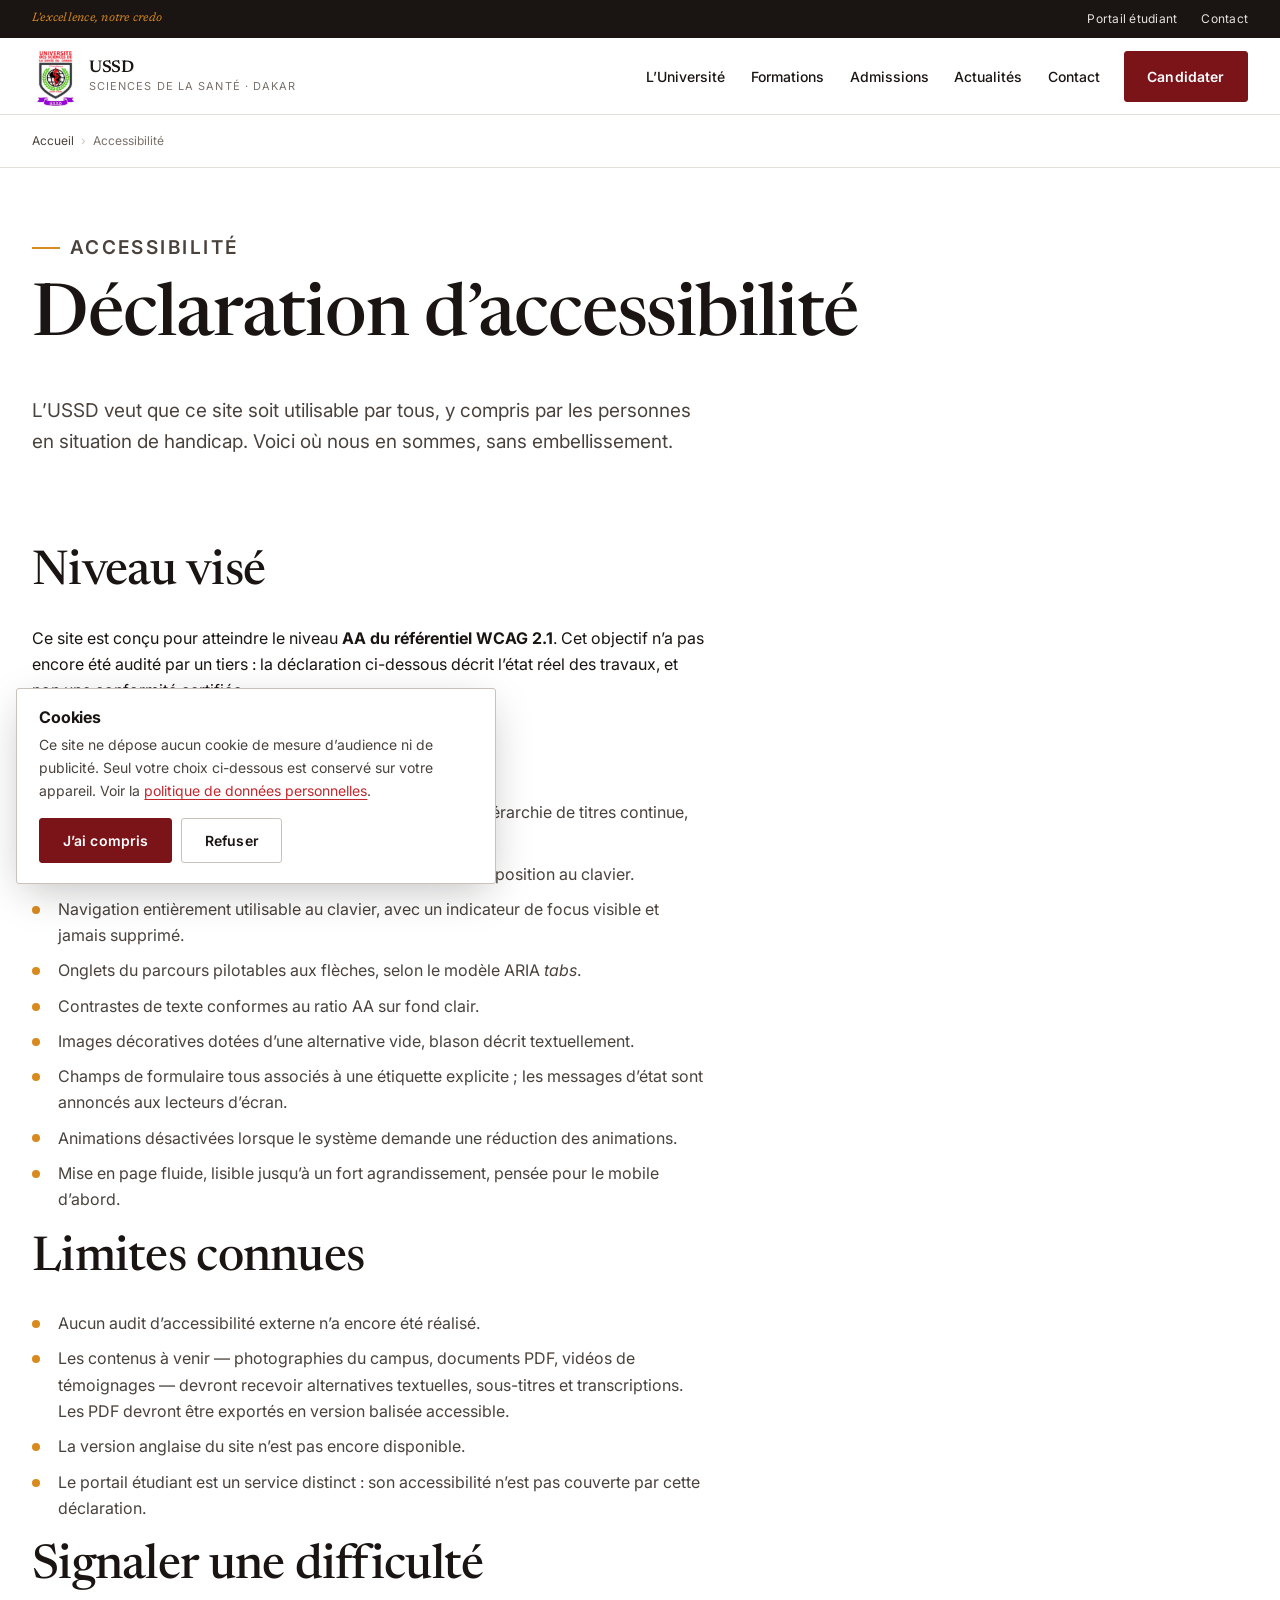
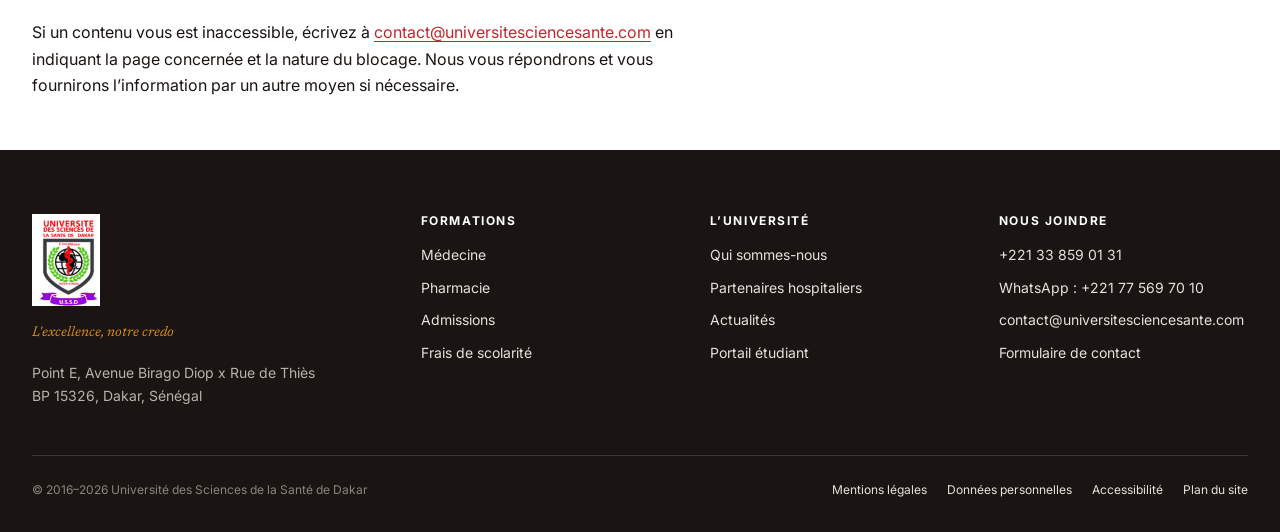
==== accessibilite.html @ 360b91de "Site USSD — aperçu pour validation interne Site institutionnel statique de l'Université des Sciences" ====
<!DOCTYPE html>
<html lang="fr">
<head>
<meta charset="utf-8">
<meta name="viewport" content="width=device-width, initial-scale=1">
<title>D&eacute;claration d&rsquo;accessibilit&eacute; &mdash; USSD</title>
<meta name="description" content="Niveau d'accessibilite du site de l'USSD au regard du referentiel WCAG 2.1 niveau AA, points conformes, limites connues et moyen de signaler une difficulte.">
<meta name="robots" content="noindex, nofollow">  <!-- APERCU : retirer cette ligne pour la mise en ligne publique -->
<link rel="canonical" href="https://www.universitesciencesante.com/accessibilite.html">
<meta name="theme-color" content="#7B1418">
<link rel="icon" href="assets/img/logo-ussd.png">
<link rel="preconnect" href="https://fonts.googleapis.com">
<link rel="preconnect" href="https://fonts.gstatic.com" crossorigin>
<link rel="stylesheet" href="https://fonts.googleapis.com/css2?family=Inter:wght@400;500;600;700&family=Newsreader:ital,opsz,wght@0,6..72,400;0,6..72,500;0,6..72,600;1,6..72,400&display=swap">
<link rel="stylesheet" href="assets/css/ussd.css">
<script defer src="assets/js/ussd.js"></script>
</head>
<body>
<a class="skip-link" href="#contenu">Aller au contenu principal</a>
<div class="topbar"><div class="wrap">
  <span class="topbar__motto">L'excellence, notre credo</span>
  <a href="portail.html">Portail &eacute;tudiant</a><a href="contact.html">Contact</a>
</div></div>
<header class="masthead"><div class="wrap">
  <a class="brand" href="index.html">
    <img src="assets/img/logo-ussd.png" alt="" width="44" height="59">
    <span><span class="brand__name">USSD</span><span class="brand__sub">Sciences de la sant&eacute; &middot; Dakar</span></span>
  </a>
  <button class="nav-toggle" type="button" aria-expanded="false" aria-controls="nav-principal"><span class="nav-toggle__text">Menu</span></button>
  <nav class="nav" id="nav-principal" aria-label="Navigation principale"><ul>
    <li><a href="l-universite.html">L&rsquo;Universit&eacute;</a></li>
    <li><a href="formations.html">Formations</a></li>
    <li><a href="admissions.html">Admissions</a></li>
    <li><a href="actualites.html">Actualit&eacute;s</a></li>
    <li><a href="contact.html">Contact</a></li>
  </ul></nav>
  <a class="btn btn--primary" href="admissions.html#candidater">Candidater</a>
</div></header>
<nav class="crumbs" aria-label="Fil d&rsquo;Ariane"><div class="wrap"><ol>
  <li><a href="index.html">Accueil</a></li><li>Accessibilit&eacute;</li>
</ol></div></nav>
<main id="contenu">
  <section class="page-head"><div class="wrap">
    <p class="eyebrow">Accessibilit&eacute;</p>
    <h1>D&eacute;claration d&rsquo;accessibilit&eacute;</h1>
    <p>L&rsquo;USSD veut que ce site soit utilisable par tous, y compris par les personnes en situation de handicap. Voici o&ugrave; nous en sommes, sans embellissement.</p>
  </div></section>
  <section class="band band--tight"><div class="wrap"><div class="measure">
    <h2>Niveau vis&eacute;</h2>
    <p>
      Ce site est con&ccedil;u pour atteindre le niveau <b>AA du r&eacute;f&eacute;rentiel WCAG 2.1</b>. Cet objectif
      n&rsquo;a pas encore &eacute;t&eacute; audit&eacute; par un tiers : la d&eacute;claration ci-dessous d&eacute;crit l&rsquo;&eacute;tat r&eacute;el des
      travaux, et non une conformit&eacute; certifi&eacute;e.
    </p>

    <h2>Ce qui est en place</h2>
    <ul class="list-check">
      <li>Structure s&eacute;mantique : un seul titre de niveau 1 par page, hi&eacute;rarchie de titres continue, rep&egrave;res de navigation.</li>
      <li>Lien d&rsquo;&eacute;vitement &laquo;&nbsp;Aller au contenu principal&nbsp;&raquo; en premi&egrave;re position au clavier.</li>
      <li>Navigation enti&egrave;rement utilisable au clavier, avec un indicateur de focus visible et jamais supprim&eacute;.</li>
      <li>Onglets du parcours pilotables aux fl&egrave;ches, selon le mod&egrave;le ARIA <i>tabs</i>.</li>
      <li>Contrastes de texte conformes au ratio AA sur fond clair.</li>
      <li>Images d&eacute;coratives dot&eacute;es d&rsquo;une alternative vide, blason d&eacute;crit textuellement.</li>
      <li>Champs de formulaire tous associ&eacute;s &agrave; une &eacute;tiquette explicite ; les messages d&rsquo;&eacute;tat sont annonc&eacute;s aux lecteurs d&rsquo;&eacute;cran.</li>
      <li>Animations d&eacute;sactiv&eacute;es lorsque le syst&egrave;me demande une r&eacute;duction des animations.</li>
      <li>Mise en page fluide, lisible jusqu&rsquo;&agrave; un fort agrandissement, pens&eacute;e pour le mobile d&rsquo;abord.</li>
    </ul>

    <h2>Limites connues</h2>
    <ul class="list-check">
      <li>Aucun audit d&rsquo;accessibilit&eacute; externe n&rsquo;a encore &eacute;t&eacute; r&eacute;alis&eacute;.</li>
      <li>Les contenus &agrave; venir &mdash; photographies du campus, documents PDF, vid&eacute;os de t&eacute;moignages &mdash; devront recevoir alternatives textuelles, sous-titres et transcriptions. Les PDF devront &ecirc;tre export&eacute;s en version balis&eacute;e accessible.</li>
      <li>La version anglaise du site n&rsquo;est pas encore disponible.</li>
      <li>Le portail &eacute;tudiant est un service distinct : son accessibilit&eacute; n&rsquo;est pas couverte par cette d&eacute;claration.</li>
    </ul>

    <h2>Signaler une difficult&eacute;</h2>
    <p>
      Si un contenu vous est inaccessible, &eacute;crivez &agrave;
      <a href="mailto:contact@universitesciencesante.com">contact@universitesciencesante.com</a>
      en indiquant la page concern&eacute;e et la nature du blocage. Nous vous r&eacute;pondrons et vous
      fournirons l&rsquo;information par un autre moyen si n&eacute;cessaire.
    </p>
  </div></div></section>
</main>
<footer class="footer"><div class="wrap">
  <div class="footer__grid">
    <div class="footer__brand">
      <img src="assets/img/logo-ussd.png" alt="" width="68" height="91">
      <p class="footer__motto">L'excellence, notre credo</p>
      <p style="margin:0">Point E, Avenue Birago Diop x Rue de Thi&egrave;s<br>BP 15326, Dakar, S&eacute;n&eacute;gal</p>
    </div>
    <div><h3>Formations</h3><ul>
      <li><a href="formations.html#medecine">M&eacute;decine</a></li><li><a href="formations.html#pharmacie">Pharmacie</a></li>
      <li><a href="admissions.html">Admissions</a></li><li><a href="admissions.html#frais">Frais de scolarit&eacute;</a></li>
    </ul></div>
    <div><h3>L&rsquo;Universit&eacute;</h3><ul>
      <li><a href="l-universite.html">Qui sommes-nous</a></li><li><a href="l-universite.html#partenariats">Partenaires hospitaliers</a></li>
      <li><a href="actualites.html">Actualit&eacute;s</a></li><li><a href="portail.html">Portail &eacute;tudiant</a></li>
    </ul></div>
    <div><h3>Nous joindre</h3><ul>
      <li><a href="tel:+221338590131">+221 33 859 01 31</a></li>
      <li><a href="https://wa.me/221775697010">WhatsApp : +221 77 569 70 10</a></li>
      <li><a href="mailto:contact@universitesciencesante.com">contact@universitesciencesante.com</a></li>
      <li><a href="contact.html">Formulaire de contact</a></li>
    </ul></div>
  </div>
  <div class="footer__legal">
    <p style="margin:0">&copy; 2016&ndash;2026 Universit&eacute; des Sciences de la Sant&eacute; de Dakar</p>
    <ul>
      <li><a href="mentions-legales.html">Mentions l&eacute;gales</a></li><li><a href="confidentialite.html">Donn&eacute;es personnelles</a></li>
      <li><a href="accessibilite.html">Accessibilit&eacute;</a></li><li><a href="sitemap.xml">Plan du site</a></li>
    </ul>
  </div>
</div></footer>
<div class="cookie" id="cookie-banner" role="dialog" aria-labelledby="cookie-titre" aria-describedby="cookie-desc" hidden>
  <h2 id="cookie-titre">Cookies</h2>
  <p id="cookie-desc">Ce site ne d&eacute;pose aucun cookie de mesure d&rsquo;audience ni de publicit&eacute;. Seul votre choix ci-dessous est conserv&eacute; sur votre appareil. Voir la <a href="confidentialite.html">politique de donn&eacute;es personnelles</a>.</p>
  <div class="cookie__actions">
    <button class="btn btn--primary" type="button" data-consent="accepte">J&rsquo;ai compris</button>
    <button class="btn btn--ghost" type="button" data-consent="refuse">Refuser</button>
  </div>
</div>
</body>
</html>
---- assets/css/ussd.css ----
/* ==========================================================================
   USSD — Université des Sciences de la Santé de Dakar
   Design system. Tokens dérivés du blason : caducée (oxblood), couronne de
   laurier (vert), ruban (violet), accent ocre sahélien.
   ========================================================================== */

/* --- 1. Tokens ---------------------------------------------------------- */
:root {
  /* Couleur */
  --ink:        #1A1512;   /* texte principal, noir chaud */
  --ink-soft:   #4A423C;   /* texte secondaire */
  --ink-faint:  #7A716A;   /* légendes */
  --oxblood:    #7B1418;   /* institutionnel dominant */
  --oxblood-dk: #5A0E12;   /* survol, fonds profonds */
  --vermillon:  #C1272D;   /* action, liens */
  --laurel:     #14532A;   /* structure secondaire */
  --laurel-lt:  #E7F0E9;   /* fond laurier très clair */
  --ochre:      #D98A1F;   /* accent chaud — jamais en petit texte */
  --ochre-lt:   #FDF3E2;
  --paper:      #FFFFFF;
  --mist:       #F5F4F2;   /* fond de section */
  --line:       #E2DEDA;   /* filets */
  --line-strong:#C9C2BB;

  /* Typographie */
  --display: "Newsreader", Georgia, "Times New Roman", serif;
  --body: "Inter", -apple-system, BlinkMacSystemFont, "Segoe UI", Roboto, sans-serif;

  --t-xs:   0.75rem;
  --t-sm:   0.875rem;
  --t-base: 1rem;
  --t-lg:   clamp(1.0625rem, 0.4vw + 0.98rem, 1.1875rem);
  --t-xl:   clamp(1.25rem, 0.8vw + 1.1rem, 1.5rem);
  --t-2xl:  clamp(1.5rem, 1.4vw + 1.2rem, 2.125rem);
  --t-3xl:  clamp(1.875rem, 2.6vw + 1.3rem, 3rem);
  --t-4xl:  clamp(2.375rem, 4.6vw + 1.3rem, 4.5rem);

  /* Rythme */
  --gap:    1.25rem;
  --pad-y:  clamp(3.5rem, 7vw, 6.5rem);
  --max:    76rem;
  --max-txt: 42rem;
  --radius: 3px;   /* institutionnel : quasi droit, pas d'arrondi « app » */

  --shadow: 0 1px 2px rgba(26, 21, 18, .05), 0 8px 24px -12px rgba(26, 21, 18, .16);
}

/* --- 2. Base ------------------------------------------------------------ */
*, *::before, *::after { box-sizing: border-box; }

html { -webkit-text-size-adjust: 100%; scroll-behavior: smooth; }

body {
  margin: 0;
  background: var(--paper);
  color: var(--ink);
  font-family: var(--body);
  font-size: var(--t-base);
  line-height: 1.65;
  -webkit-font-smoothing: antialiased;
  text-rendering: optimizeLegibility;
}

h1, h2, h3, h4 {
  font-family: var(--display);
  font-weight: 500;
  line-height: 1.12;
  letter-spacing: -0.015em;
  margin: 0 0 .5em;
  text-wrap: balance;
}
h1 { font-size: var(--t-4xl); }
h2 { font-size: var(--t-3xl); }
h3 { font-size: var(--t-xl); }
h4 { font-size: var(--t-lg); }

p { margin: 0 0 1.1em; text-wrap: pretty; }
p:last-child { margin-bottom: 0; }

a { color: var(--vermillon); text-decoration-thickness: 1px; text-underline-offset: 3px; }
a:hover { color: var(--oxblood); }

img { max-width: 100%; height: auto; display: block; }

/* Accessibilité : focus visible partout, jamais supprimé */
:focus-visible {
  outline: 3px solid var(--ochre);
  outline-offset: 2px;
  border-radius: 2px;
}

.skip-link {
  position: absolute; left: -9999px; top: 0; z-index: 999;
  background: var(--ink); color: #fff; padding: .75rem 1.25rem;
  font-weight: 600; text-decoration: none;
}
.skip-link:focus { left: 0; }

.visually-hidden {
  position: absolute; width: 1px; height: 1px; overflow: hidden;
  clip: rect(0 0 0 0); clip-path: inset(50%); white-space: nowrap;
}

/* --- 3. Utilitaires de mise en page ------------------------------------- */
.wrap { width: min(100% - 2.5rem, var(--max)); margin-inline: auto; }
@media (max-width: 40rem) { .wrap { width: min(100% - 2rem, var(--max)); } }

.band { padding-block: var(--pad-y); }
.band--mist { background: var(--mist); }
.band--ink { background: var(--ink); color: #EDE9E5; }
.band--ink h2, .band--ink h3 { color: #fff; }
.band--tight { padding-block: clamp(2.5rem, 4vw, 3.5rem); }

.measure { max-width: var(--max-txt); }

/* Étiquette de section — encode la rubrique, pas de décor */
.eyebrow {
  font-size: var(--t-xs);
  font-weight: 600;
  letter-spacing: .13em;
  text-transform: uppercase;
  color: var(--oxblood);
  margin: 0 0 .9rem;
  display: flex;
  align-items: center;
  gap: .6rem;
}
.eyebrow::before {
  content: ""; width: 1.75rem; height: 2px;
  background: var(--ochre); flex: none;
}
.band--ink .eyebrow { color: var(--ochre); }

.section-head { margin-bottom: clamp(2rem, 3.5vw, 3rem); }
.section-head p { color: var(--ink-soft); font-size: var(--t-lg); max-width: var(--max-txt); }

/* --- 4. Boutons --------------------------------------------------------- */
.btn {
  display: inline-flex; align-items: center; gap: .5rem;
  font-family: var(--body); font-size: var(--t-sm); font-weight: 600;
  letter-spacing: .01em;
  padding: .8rem 1.4rem;
  border: 1.5px solid transparent;
  border-radius: var(--radius);
  cursor: pointer;
  text-decoration: none;
  transition: background-color .18s ease, color .18s ease, border-color .18s ease, transform .18s ease;
}
.btn:hover { transform: translateY(-1px); }
.btn--primary { background: var(--oxblood); color: #fff; border-color: var(--oxblood); }
.btn--primary:hover { background: var(--oxblood-dk); border-color: var(--oxblood-dk); color: #fff; }
.btn--ghost { background: transparent; color: var(--ink); border-color: var(--line-strong); }
.btn--ghost:hover { border-color: var(--ink); color: var(--ink); background: transparent; }
.btn--light { background: #fff; color: var(--oxblood); border-color: #fff; }
.btn--light:hover { background: var(--ochre-lt); color: var(--oxblood-dk); }
/* Sur fond photographique : blanc franc, et un contour clair pour le second. */
.btn--contour { background: rgba(255,255,255,.10); color: #fff; border-color: rgba(255,255,255,.7); }
.btn--contour:hover { background: rgba(255,255,255,.2); border-color: #fff; color: #fff; }
.btn--block { width: 100%; justify-content: center; }

/* --- 5. En-tête & navigation -------------------------------------------- */
.topbar {
  background: var(--ink); color: #C9C2BB;
  font-size: var(--t-xs); letter-spacing: .02em;
}
.topbar .wrap {
  display: flex; flex-wrap: wrap; gap: .35rem 1.5rem;
  align-items: center; justify-content: flex-end;
  min-height: 2.4rem; padding-block: .4rem;
}
.topbar a { color: #E6E1DC; text-decoration: none; }
.topbar a:hover { color: #fff; text-decoration: underline; }
.topbar .topbar__motto { margin-right: auto; font-family: var(--display); font-style: italic; color: var(--ochre); }

.masthead {
  position: sticky; top: 0; z-index: 50;
  background: rgba(255, 255, 255, .96);
  backdrop-filter: saturate(1.4) blur(8px);
  border-bottom: 1px solid var(--line);
}
.masthead .wrap {
  display: flex; align-items: center; gap: 1.5rem;
  min-height: 4.75rem;
}

.brand { display: flex; align-items: center; gap: .8rem; text-decoration: none; color: var(--ink); min-width: 0; }
.brand img { width: 44px; height: auto; flex: none; }
.brand__name { display: block; font-family: var(--display); font-size: 1.0625rem; font-weight: 600; line-height: 1.1; letter-spacing: -.01em; }
.brand__sub { display: block; font-size: .6875rem; letter-spacing: .1em; text-transform: uppercase; color: var(--ink-faint); line-height: 1.3; }

.nav { margin-left: auto; }
.nav ul { display: flex; align-items: center; gap: 1.6rem; list-style: none; margin: 0; padding: 0; }
.nav a {
  color: var(--ink); text-decoration: none; font-size: var(--t-sm); font-weight: 500;
  padding: .4rem 0; border-bottom: 2px solid transparent;
}
.nav a:hover, .nav a[aria-current="page"] { border-bottom-color: var(--oxblood); color: var(--oxblood); }

.nav-toggle {
  display: none; margin-left: auto;
  background: transparent; border: 1.5px solid var(--line-strong); border-radius: var(--radius);
  padding: .55rem .8rem; font: inherit; font-size: var(--t-sm); font-weight: 600; cursor: pointer;
}

@media (max-width: 62rem) {
  .nav-toggle { display: inline-flex; align-items: center; gap: .5rem; flex: none; }
  .masthead .wrap { flex-wrap: wrap; gap: .75rem; min-height: 4rem; }
  .brand img { width: 38px; }
  .brand__sub { font-size: .625rem; letter-spacing: .07em; }
  .nav { flex-basis: 100%; margin-left: 0; display: none; }
  .nav[data-open="true"] { display: block; }
  .nav ul { flex-direction: column; align-items: stretch; gap: 0; padding-bottom: 1rem; }
  .nav li { border-top: 1px solid var(--line); }
  .nav a { display: block; padding: .85rem .25rem; border-bottom: 0; }
  .masthead .btn { display: none; }
}

/* --- 6. Hero — accroche + diaporama --------------------------------------
   Accroche a gauche sur fond clair, photographies encadrees a droite.
   Le texte n'est jamais pose sur l'image et il n'y a aucun voile sombre :
   c'est ce qui distingue cette composition de celle de ussd.sn. */
.hero {
  position: relative; overflow: hidden;
  border-bottom: 1px solid var(--line);
  padding-block: clamp(2.5rem, 5vw, 4rem);
}
/* Halo tres discret : donne de la profondeur sans image ni aplat. */
.hero::before {
  content: ""; position: absolute; inset: 0; z-index: 0; pointer-events: none;
  background:
    radial-gradient(58rem 44rem at 78% 28%, rgba(123, 20, 24, .045), transparent 62%),
    radial-gradient(40rem 32rem at 96% 92%, rgba(217, 138, 31, .06), transparent 60%);
}

.hero .wrap { position: relative; z-index: 1; }
.hero h1 { margin-bottom: .5em; }
.hero__lede {
  font-size: var(--t-lg); color: var(--ink-soft);
  max-width: 28rem; margin-bottom: 0;
}
.hero__actions { display: flex; flex-wrap: wrap; gap: .75rem; margin-top: 2.25rem; }


/* --- Le diaporama, toute la largeur, accroche posee dessus --------------
   Le voile degrade sous le texte est calibre pour tenir un contraste d'au
   moins 6:1 avec le blanc, quelle que soit la photographie affichee — au-dela
   du 4,5:1 exige par WCAG AA. Il est dense a gauche et s'efface a droite,
   la photographie reste donc lisible. */
.diapo { position: relative; }

.diapo__scene {
  position: relative; overflow: hidden;
  aspect-ratio: 16 / 9; min-height: 26rem;
  border-radius: var(--radius); background: var(--ink);
  box-shadow: 0 1px 2px rgba(26,21,18,.06), 0 24px 54px -28px rgba(26,21,18,.5);
}
.diapo__slide {
  position: absolute; inset: 0; margin: 0;
  opacity: 0; visibility: hidden; transition: opacity 600ms ease;
}
.diapo__slide.is-active { opacity: 1; visibility: visible; }
.diapo__slide img { width: 100%; height: 100%; object-fit: cover; display: block; }
.diapo__slide.is-active img { animation: derive 4000ms linear forwards; }
@keyframes derive { from { transform: scale(1); } to { transform: scale(1.035); } }

.diapo__voile {
  position: absolute; inset: 0; pointer-events: none;
  /* Opacites determinees par mesure, pas au jugé : la slide du laboratoire est
     tres claire et tombait a 4,28:1 avec un voile plus leger. Ce profil tient
     5,06:1 au pire pixel des trois images. */
  background:
    linear-gradient(96deg, rgba(18,14,11,.95) 0%, rgba(18,14,11,.92) 34%,
                            rgba(18,14,11,.67) 56%, rgba(18,14,11,.18) 78%, rgba(18,14,11,.10) 100%),
    linear-gradient(to top, rgba(18,14,11,.55) 0%, rgba(18,14,11,0) 42%);
}

.diapo__contenu {
  position: absolute; inset: 0; z-index: 1;
  display: flex; flex-direction: column; justify-content: center;
  padding: clamp(1.75rem, 4vw, 3.5rem);
  max-width: 44rem;
}
.diapo__contenu .eyebrow { color: var(--ochre); margin-bottom: 1rem; }
.diapo__contenu .eyebrow::before { background: var(--ochre); }
.diapo__contenu h1 {
  color: #fff; margin-bottom: 0;
  font-size: clamp(1.75rem, 2.6vw + .9rem, 3rem);
  text-shadow: 0 1px 20px rgba(0,0,0,.4);
  max-width: 22ch;
}
.diapo__contenu .hero__actions { display: flex; flex-wrap: wrap; gap: .75rem; margin-top: 2rem; }

/* Commandes dans l'image, en bas a gauche : c'est la zone ou le voile est le
   plus dense, donc la seule ou des reperes clairs restent lisibles. */
.diapo__pilote { position: relative; margin-top: 2.25rem; }
.diapo__jauge { display: flex; gap: .5rem; width: 9rem; }
.pas:focus-visible { outline-offset: 4px; }
.pas { flex: 1; background: none; border: 0; padding: .45rem 0; cursor: pointer; }
.pas i { display: block; height: 2px; background: rgba(255,255,255,.38); position: relative; overflow: hidden; }
.pas i::after {
  content: ""; position: absolute; inset: 0;
  background: var(--ochre); transform: scaleX(0); transform-origin: left;
}
.pas:hover i { background: rgba(255,255,255,.65); }
.pas.is-active i { background: rgba(255,255,255,.55); }
.pas.is-active i::after { animation: remplir 4000ms linear forwards; }
@keyframes remplir { from { transform: scaleX(0); } to { transform: scaleX(1); } }
.pas.is-vu i::after { transform: scaleX(1); }

/* Commande d'arret : hors ecran, ramenee des qu'elle recoit le focus clavier.
   Meme principe que .skip-link — l'affordance existe pour qui en a besoin,
   sans encombrer la composition. */
.diapo__arret {
  position: absolute; left: -9999px; top: .75rem;
  background: var(--ink); color: #fff; border: 1px solid rgba(255,255,255,.5);
  border-radius: var(--radius); padding: .55rem 1rem;
  font: inherit; font-size: var(--t-sm); font-weight: 600; cursor: pointer;
}
.diapo__arret:focus { left: .75rem; z-index: 3; }

.hero[data-pause="true"] .diapo__slide.is-active img,
.hero[data-pause="true"] .pas.is-active i::after { animation-play-state: paused; }

@media (max-width: 62rem) {
  /* En etroit, le voile devient vertical : le texte occupe toute la largeur
     et doit rester lisible sur la totalite de la photographie. */
  .diapo__scene { aspect-ratio: 4 / 5; min-height: 0; }
  .diapo__voile {
    background: linear-gradient(to bottom, rgba(18,14,11,.55) 0%, rgba(18,14,11,.80) 45%, rgba(18,14,11,.94) 100%);
  }
  .diapo__contenu { max-width: none; justify-content: flex-end; }
  .diapo__pilote { margin-top: 1.75rem; }
  .diapo__jauge { flex: 1; width: auto; max-width: 12rem; }
}

/* --- L'objet : les deux cursus en arcs --------------------------------- */
.hero__objet { display: flex; flex-direction: column; align-items: center; gap: 1.5rem; }

/* En-tete de la section « Le parcours » : texte a gauche, arcs a droite. */
.parcours-tete {
  display: grid; gap: clamp(2rem, 4vw, 3.5rem);
  grid-template-columns: minmax(0, 1fr) auto;
  align-items: center;
  margin-bottom: clamp(2rem, 3.5vw, 3rem);
}
.parcours-tete .cursus { width: clamp(13rem, 22vw, 17rem); }
@media (max-width: 60rem) {
  .parcours-tete { grid-template-columns: 1fr; }
}

.cursus { width: clamp(15rem, 30vw, 22.5rem); height: auto; overflow: visible; }
.cursus .cadre { fill: none; stroke: var(--line); stroke-width: 1; }
.cursus .origine { stroke: var(--line-strong); stroke-width: 1.5; }
.cursus .origine-txt {
  fill: var(--ink-faint); font-family: var(--body); font-size: 15px; font-weight: 700;
  letter-spacing: .16em; text-anchor: middle;
}

.arc { fill: none; stroke-linecap: round; }
.arc--medecine  { stroke: var(--oxblood); stroke-width: 11; }
.arc--pharmacie { stroke: var(--laurel);  stroke-width: 9; }
.arc.is-diplome { stroke: var(--ochre); }

/* Chaque annee se pose l'une apres l'autre : le parcours se construit. */
.arc, .cursus .cadre, .cursus .origine, .cursus .origine-txt {
  transform-box: view-box; transform-origin: 200px 200px;
  animation: poser 700ms cubic-bezier(.22, .78, .3, 1) both;
}
.cursus .cadre { animation-delay: 60ms; }
.cursus .origine, .cursus .origine-txt { animation-delay: 140ms; }
.arc { animation-delay: calc(var(--i) * 78ms + 200ms); }

@keyframes poser {
  from { opacity: 0; transform: rotate(-9deg) scale(.965); }
  to   { opacity: 1; transform: none; }
}

/* Legende : trois reperes, memes couleurs que les arcs. */
.cursus-legende {
  list-style: none; margin: 0; padding: 0;
  display: flex; flex-wrap: wrap; justify-content: center; gap: .5rem 1.75rem;
  font-size: var(--t-sm);
}
.cursus-legende li { display: inline-flex; align-items: baseline; gap: .5rem; }
.cursus-legende b { font-weight: 600; color: var(--ink); }
.cursus-legende span { color: var(--ink-faint); font-size: var(--t-xs); }
.chip { width: 1.15rem; height: 3px; border-radius: 2px; flex: none; align-self: center; }
.chip--medecine  { background: var(--oxblood); }
.chip--pharmacie { background: var(--laurel); }
.chip--diplome   { background: var(--ochre); }

@media (max-width: 62rem) {
  .cursus { width: min(17rem, 62vw); }
}

/* Mouvement reduit : l'objet est affiche d'emblee, sans mise en place. */
@media (prefers-reduced-motion: reduce) {
  .arc, .cursus .cadre, .cursus .origine, .cursus .origine-txt { animation: none; opacity: 1; transform: none; }
  .diapo__slide { transition: none; }
  .diapo__slide.is-active img { animation: none; transform: none; }
  .pas.is-active i::after { animation: none; transform: scaleX(1); }
}

/* --- 6 bis. Bandeau d'annonces daté -------------------------------------
   Un fait daté vaut mieux qu'une promesse : c'est ce qui prouve qu'un site
   institutionnel est vivant. Pas de défilement automatique — les annonces
   se lisent, elles ne passent pas. */
.annonces { background: var(--ink); color: #D8D2CC; font-size: var(--t-sm); }
.annonces__row {
  display: flex; flex-wrap: wrap; align-items: baseline; gap: .5rem 1.75rem;
  padding-block: .85rem;
}
.annonces__label {
  margin: 0; flex: none;
  font-size: var(--t-xs); font-weight: 700; letter-spacing: .14em; text-transform: uppercase;
  color: var(--ochre);
}
.annonces ul {
  list-style: none; margin: 0; padding: 0;
  display: flex; flex-wrap: wrap; gap: .35rem 1.75rem;
}
.annonces li { display: inline-flex; align-items: baseline; gap: .6rem; }
.annonces li + li { position: relative; }
.annonces li + li::before {
  content: ""; position: absolute; left: -.9rem; top: .15em; bottom: .15em;
  width: 1px; background: rgba(255, 255, 255, .22);
}
.annonces time {
  font-variant-numeric: tabular-nums; font-weight: 600; color: var(--ochre);
  font-size: var(--t-xs); letter-spacing: .04em; white-space: nowrap;
}
.annonces a { color: #fff; text-decoration: none; border-bottom: 1px solid rgba(255,255,255,.3); }
.annonces a:hover { color: var(--ochre); border-bottom-color: var(--ochre); }

@media (max-width: 52rem) {
  .annonces ul { flex-direction: column; gap: .5rem; }
  .annonces li + li::before { display: none; }
  .annonces li + li { padding-top: .5rem; border-top: 1px solid rgba(255,255,255,.16); }
}

/* --- 7. Sélecteur de persona « Je suis… » ------------------------------- */
.persona { border-block: 1px solid var(--line); background: var(--mist); }
.persona .wrap { padding-block: 1.5rem; }
.persona__row { display: flex; flex-wrap: wrap; align-items: center; gap: .6rem 1rem; }
.persona__label {
  font-family: var(--display); font-size: var(--t-xl); font-style: italic;
  color: var(--ink); margin: 0; flex: none;
}
.persona__list { display: flex; flex-wrap: wrap; gap: .5rem; list-style: none; margin: 0; padding: 0; }
.persona__list a {
  display: inline-block; text-decoration: none;
  font-size: var(--t-sm); font-weight: 500; color: var(--ink);
  background: var(--paper); border: 1px solid var(--line-strong);
  border-radius: 999px; padding: .45rem 1rem;
  transition: background-color .18s ease, border-color .18s ease, color .18s ease;
}
.persona__list a:hover { background: var(--oxblood); border-color: var(--oxblood); color: #fff; }

/* --- 8. Chiffres clés --------------------------------------------------- */
.stats { display: grid; gap: 1px; background: var(--line); border: 1px solid var(--line);
  grid-template-columns: repeat(auto-fit, minmax(11rem, 1fr)); }
.stat { background: var(--paper); padding: 1.5rem 1.25rem; }
.stat__value {
  font-family: var(--display); font-size: clamp(2rem, 3.2vw, 2.75rem); font-weight: 600;
  color: var(--oxblood); line-height: 1; font-variant-numeric: tabular-nums;
  display: block; margin-bottom: .4rem;
}
.stat__label { font-size: var(--t-sm); color: var(--ink-soft); line-height: 1.4; }
.band--ink .stat { background: transparent; }
.band--ink .stats { background: rgba(255,255,255,.14); border-color: rgba(255,255,255,.18); }
.band--ink .stat__value { color: var(--ochre); }
.band--ink .stat__label { color: #C9C2BB; }

/* --- 9. Signature : « Le parcours » ------------------------------------- */
.tabs { display: flex; gap: .5rem; margin-bottom: 2rem; flex-wrap: wrap; }
.tab {
  font: inherit; font-size: var(--t-sm); font-weight: 600;
  background: transparent; color: var(--ink-soft);
  border: 1.5px solid var(--line-strong); border-radius: var(--radius);
  padding: .7rem 1.25rem; cursor: pointer;
  transition: background-color .18s ease, color .18s ease, border-color .18s ease;
}
.tab[aria-selected="true"] { background: var(--laurel); border-color: var(--laurel); color: #fff; }
.tab:hover:not([aria-selected="true"]) { border-color: var(--ink); color: var(--ink); }

.parcours { position: relative; }
.parcours__meta {
  display: flex; flex-wrap: wrap; gap: .5rem 2rem; margin-bottom: 1.75rem;
  font-size: var(--t-sm); color: var(--ink-soft);
}
.parcours__meta b { color: var(--ink); font-weight: 600; }

.ladder { list-style: none; margin: 0; padding: 0; display: grid; gap: 2px;
  grid-template-columns: repeat(var(--years, 8), minmax(0, 1fr)); }
.year {
  position: relative; background: var(--mist);
  border-top: 3px solid var(--line-strong);
  padding: 1rem .75rem 1.25rem; min-height: 12.5rem;
}
.year[data-cycle="1"] { border-top-color: var(--laurel); }
.year[data-cycle="2"] { border-top-color: var(--oxblood); }
.year[data-cycle="3"] { border-top-color: var(--ochre); }
.year__n {
  font-family: var(--display); font-size: 1.5rem; font-weight: 600; color: var(--ink);
  font-variant-numeric: tabular-nums; line-height: 1; display: block;
}
.year__n small { font-family: var(--body); font-size: .625rem; font-weight: 600;
  letter-spacing: .12em; text-transform: uppercase; color: var(--ink-faint); display: block; margin-top: .3rem; }
.year__title { font-size: var(--t-sm); font-weight: 600; margin: .85rem 0 .35rem; line-height: 1.35; }
.year__desc { font-size: var(--t-xs); color: var(--ink-soft); line-height: 1.5; margin: 0; }
.year__flag {
  display: inline-block; margin-top: .7rem;
  font-size: .625rem; font-weight: 700; letter-spacing: .08em; text-transform: uppercase;
  background: var(--ochre-lt); color: #8A5510; border: 1px solid #EBCF9A;
  padding: .2rem .45rem; border-radius: 2px;
}
.legend { display: flex; flex-wrap: wrap; gap: 1.25rem; margin-top: 1.5rem; font-size: var(--t-xs); color: var(--ink-soft); }
.legend span { display: inline-flex; align-items: center; gap: .45rem; }
.legend i { width: 1.5rem; height: 3px; display: block; flex: none; }

@media (max-width: 60rem) {
  .ladder { grid-template-columns: 1fr; gap: 1px; }
  .year { min-height: 0; border-top: 0; border-left: 3px solid var(--line-strong); padding: .9rem 1rem; }
  .year[data-cycle="1"] { border-left-color: var(--laurel); }
  .year[data-cycle="2"] { border-left-color: var(--oxblood); }
  .year[data-cycle="3"] { border-left-color: var(--ochre); }
  .year__n { display: flex; align-items: baseline; gap: .5rem; font-size: 1.125rem; }
  .year__n small { margin-top: 0; }
  .year__title { margin-top: .35rem; }
}

/* --- 10. Cartes --------------------------------------------------------- */
.grid { display: grid; gap: 1.5rem; }
.grid--2 { grid-template-columns: repeat(auto-fit, minmax(19rem, 1fr)); }
.grid--3 { grid-template-columns: repeat(auto-fit, minmax(16rem, 1fr)); }

.card {
  background: var(--paper); border: 1px solid var(--line); border-radius: var(--radius);
  padding: 1.75rem; display: flex; flex-direction: column;
  transition: border-color .18s ease, box-shadow .18s ease, transform .18s ease;
}
.card:hover { border-color: var(--line-strong); box-shadow: var(--shadow); transform: translateY(-2px); }
.card h3 { margin-bottom: .4rem; }
.card p { color: var(--ink-soft); font-size: var(--t-sm); }
.card__kicker {
  font-size: var(--t-xs); font-weight: 600; letter-spacing: .1em; text-transform: uppercase;
  color: var(--laurel); margin-bottom: .6rem;
}
.card__foot { margin-top: auto; padding-top: 1.25rem; }
.card--feature { border-left: 3px solid var(--oxblood); }

/* --- 10 bis. Photographies ---------------------------------------------- */
.figure { margin: 0; }
.figure img {
  width: 100%; height: auto; display: block;
  border-radius: var(--radius); background: var(--mist);
}
.figure figcaption {
  font-size: var(--t-xs); color: var(--ink-faint); line-height: 1.5;
  margin-top: .6rem; padding-left: .75rem; border-left: 2px solid var(--ochre);
}
.figure--tall img { aspect-ratio: 3 / 4; object-fit: cover; }
.figure--wide img { aspect-ratio: 16 / 9; object-fit: cover; }
.figure--square img { aspect-ratio: 1 / 1; object-fit: cover; }

/* Mur de logos : partenaires, accréditations */
.logo-wall {
  display: grid; gap: 1px; background: var(--line);
  border: 1px solid var(--line); border-radius: var(--radius); overflow: hidden;
  grid-template-columns: repeat(auto-fit, minmax(8.5rem, 1fr));
  margin: 0; padding: 0;
}
.logo-wall li { background: var(--paper); list-style: none;
  display: grid; place-items: center; padding: 1.15rem 1rem; min-height: 6.5rem; }
.logo-wall img { max-height: 3.4rem; width: auto; max-width: 100%; object-fit: contain; }
.logo-wall figcaption, .logo-wall span {
  font-size: .625rem; color: var(--ink-faint); text-align: center;
  margin-top: .55rem; line-height: 1.35;
}

/* Portraits : gouvernance, enseignants, alumni */
/* auto-fill et non auto-fit : un groupe de 3 personnes garde la meme taille de
   portrait qu'un groupe de 10, au lieu de s'etirer sur toute la largeur. */
.people { display: grid; gap: 1.5rem; grid-template-columns: repeat(auto-fill, minmax(9.5rem, 1fr)); list-style: none; margin: 0; padding: 0; }
.person img {
  width: 100%; aspect-ratio: 1 / 1; object-fit: cover; object-position: center 18%;
  border-radius: var(--radius); background: var(--mist); margin-bottom: .75rem;
}
.person b { display: block; font-size: var(--t-sm); line-height: 1.3; }
.person span { display: block; font-size: var(--t-xs); color: var(--ink-soft); margin-top: .2rem; line-height: 1.4; }

/* Ligne de faits vérifiables (accréditations datées) */
.facts { list-style: none; margin: 0 0 1.5rem; padding: 0; }
.facts li { display: grid; grid-template-columns: 4.5rem 1fr; gap: 1rem;
  padding: .75rem 0; border-bottom: 1px solid var(--line); font-size: var(--t-sm); }
.facts li:first-child { border-top: 1px solid var(--line); }
.facts time { font-weight: 700; color: var(--oxblood); font-variant-numeric: tabular-nums; }

/* Emplacement photo — à remplacer par les visuels réels du campus */
.photo-slot {
  border: 1px dashed var(--line-strong); background: var(--mist);
  border-radius: var(--radius); aspect-ratio: 4 / 3;
  display: grid; place-content: center; text-align: center; padding: 1.5rem;
  color: var(--ink-faint); font-size: var(--t-xs); line-height: 1.5;
}
.photo-slot b { display: block; color: var(--ink-soft); font-size: var(--t-sm); margin-bottom: .3rem; }

/* --- 11. Listes de contenu ---------------------------------------------- */
.list-plain { list-style: none; margin: 0; padding: 0; }
.list-plain li { padding: .9rem 0; border-bottom: 1px solid var(--line); display: flex; gap: 1rem; }
.list-plain li:first-child { border-top: 1px solid var(--line); }
.list-check { list-style: none; margin: 0 0 1.25rem; padding: 0; }
.list-check li { position: relative; padding-left: 1.6rem; margin-bottom: .55rem; color: var(--ink-soft); }
.list-check li::before {
  content: ""; position: absolute; left: 0; top: .62em;
  width: .5rem; height: .5rem; background: var(--ochre); border-radius: 50%;
}

.news-item { display: grid; gap: .3rem 1.5rem; grid-template-columns: 8.5rem 1fr;
  padding: 1.25rem 0; border-bottom: 1px solid var(--line); }
.news-item:first-of-type { border-top: 1px solid var(--line); }
.news-item time { font-size: var(--t-xs); font-weight: 600; letter-spacing: .08em; text-transform: uppercase;
  color: var(--ink-faint); font-variant-numeric: tabular-nums; padding-top: .3rem; }
.news-item h3 { font-size: var(--t-lg); margin-bottom: .25rem; }
.news-item p { font-size: var(--t-sm); color: var(--ink-soft); margin: 0; }
@media (max-width: 44rem) { .news-item { grid-template-columns: 1fr; } }

/* --- 12. Formulaires & simulateur --------------------------------------- */
.field { margin-bottom: 1.15rem; }
.field label { display: block; font-size: var(--t-sm); font-weight: 600; margin-bottom: .35rem; }
.field .hint { font-size: var(--t-xs); color: var(--ink-faint); margin: .3rem 0 0; }
.field input, .field select, .field textarea {
  width: 100%; font: inherit; font-size: var(--t-base);
  padding: .7rem .85rem; color: var(--ink); background: var(--paper);
  border: 1.5px solid var(--line-strong); border-radius: var(--radius);
}
.field input:focus, .field select:focus, .field textarea:focus { border-color: var(--oxblood); }
.field input[type="file"] { padding: .55rem; background: var(--mist); }
.req { color: var(--vermillon); }

.form-grid { display: grid; gap: 0 1.25rem; grid-template-columns: repeat(auto-fit, minmax(15rem, 1fr)); }

.simulator { background: var(--paper); border: 1px solid var(--line); border-radius: var(--radius); padding: 1.75rem; }
.readout { border-top: 2px solid var(--ink); margin-top: 1.5rem; padding-top: 1.25rem; }
.readout dl { margin: 0; display: grid; grid-template-columns: 1fr auto; gap: .55rem 1rem; }
.readout dt { font-size: var(--t-sm); color: var(--ink-soft); }
.readout dd { margin: 0; font-size: var(--t-sm); font-weight: 600; font-variant-numeric: tabular-nums; text-align: right; }
.readout .total dt, .readout .total dd {
  border-top: 1px solid var(--line); padding-top: .75rem; margin-top: .3rem;
  font-size: var(--t-lg); color: var(--oxblood); font-weight: 600;
}
.readout .total dt { font-family: var(--display); }

.form-status { margin-top: 1rem; padding: .9rem 1.1rem; border-radius: var(--radius); font-size: var(--t-sm); }
.form-status[data-state="ok"] { background: var(--laurel-lt); border: 1px solid #B7D3BF; color: #0E3D1F; }
.form-status[data-state="err"] { background: #FDECEC; border: 1px solid #F0BCBC; color: #8A1218; }
.form-status:empty { display: none; }

/* --- 13. Encadrés ------------------------------------------------------- */
.callout {
  border-left: 3px solid var(--laurel); background: var(--laurel-lt);
  padding: 1.25rem 1.5rem; border-radius: 0 var(--radius) var(--radius) 0;
  font-size: var(--t-sm); color: #14361F;
}
.callout--warn { border-left-color: var(--ochre); background: var(--ochre-lt); color: #6B4310; }
.callout h3 { font-size: var(--t-base); margin-bottom: .35rem; color: inherit; }

.quote {
  font-family: var(--display); font-size: var(--t-2xl); font-style: italic;
  line-height: 1.35; color: var(--ink); max-width: 34rem; margin: 0;
}
.quote cite { display: block; font-family: var(--body); font-style: normal;
  font-size: var(--t-sm); color: var(--ink-faint); margin-top: 1rem; }

/* Bandeau d'appel */
.cta-band { background: var(--oxblood); color: #fff; }
.cta-band h2 { color: #fff; }
.cta-band p { color: #F3DDDE; font-size: var(--t-lg); }
.cta-band .btn-row { display: flex; flex-wrap: wrap; gap: .75rem; margin-top: 1.75rem; }

/* Fil d'Ariane */
.crumbs { font-size: var(--t-xs); color: var(--ink-faint); padding-block: 1rem; border-bottom: 1px solid var(--line); }
.crumbs ol { list-style: none; display: flex; flex-wrap: wrap; gap: .45rem; margin: 0; padding: 0; }
.crumbs li:not(:last-child)::after { content: "›"; margin-left: .45rem; color: var(--line-strong); }
.crumbs a { color: var(--ink-soft); text-decoration: none; }
.crumbs a:hover { text-decoration: underline; }

.page-head { padding-block: clamp(2.5rem, 5vw, 4rem) clamp(1.5rem, 3vw, 2.5rem); }
.page-head p { font-size: var(--t-lg); color: var(--ink-soft); max-width: var(--max-txt); }

/* Accordéon FAQ */
details.faq { border-bottom: 1px solid var(--line); padding: 1.1rem 0; }
details.faq:first-of-type { border-top: 1px solid var(--line); }
details.faq summary {
  cursor: pointer; font-weight: 600; font-size: var(--t-lg); list-style: none;
  display: flex; justify-content: space-between; gap: 1rem; align-items: baseline;
}
details.faq summary::-webkit-details-marker { display: none; }
details.faq summary::after { content: "+"; color: var(--oxblood); font-size: 1.4rem; line-height: 1; flex: none; }
details.faq[open] summary::after { content: "−"; }
details.faq p { margin-top: .8rem; color: var(--ink-soft); font-size: var(--t-sm); max-width: var(--max-txt); }

/* Tableau */
.table-wrap { overflow-x: auto; }
table.data { width: 100%; border-collapse: collapse; font-size: var(--t-sm); }
table.data th, table.data td { text-align: left; padding: .8rem 1rem; border-bottom: 1px solid var(--line); }
table.data thead th { background: var(--mist); font-size: var(--t-xs); letter-spacing: .08em;
  text-transform: uppercase; color: var(--ink-soft); border-bottom: 2px solid var(--line-strong); }
table.data td.num { text-align: right; font-variant-numeric: tabular-nums; font-weight: 600; }

/* --- 14. Pied de page --------------------------------------------------- */
.footer { background: var(--ink); color: #B9B1AA; font-size: var(--t-sm); padding-block: clamp(3rem, 5vw, 4rem) 2rem; }
.footer a { color: #E6E1DC; text-decoration: none; }
.footer a:hover { color: #fff; text-decoration: underline; }
.footer h3 { color: #fff; font-family: var(--body); font-size: var(--t-xs); font-weight: 700;
  letter-spacing: .13em; text-transform: uppercase; margin-bottom: 1rem; }
.footer__grid { display: grid; gap: 2.5rem; grid-template-columns: 1.4fr repeat(3, 1fr); }
.footer ul { list-style: none; margin: 0; padding: 0; }
.footer li { margin-bottom: .6rem; }
.footer__brand img { width: 68px; margin-bottom: 1rem; }
.footer__motto { font-family: var(--display); font-style: italic; color: var(--ochre); margin-bottom: 1rem; }
.footer__legal {
  margin-top: 3rem; padding-top: 1.5rem; border-top: 1px solid rgba(255,255,255,.14);
  display: flex; flex-wrap: wrap; gap: .5rem 1.5rem; justify-content: space-between;
  font-size: var(--t-xs); color: #8C837C;
}
.footer__legal ul { display: flex; flex-wrap: wrap; gap: .5rem 1.25rem; }
.footer__legal li { margin: 0; }
@media (max-width: 60rem) { .footer__grid { grid-template-columns: repeat(2, 1fr); } }
@media (max-width: 34rem) { .footer__grid { grid-template-columns: 1fr; gap: 2rem; } }

/* --- 14 bis. Espace numérique (portail) ---------------------------------
   Fond sombre : on signale visuellement le passage du site public à une
   zone d'accès restreint, sans changer d'identité. */
.portal { background: var(--ink); color: #D8D2CC; }
.portal h1, .portal h2, .portal h3 { color: #fff; }
.portal .eyebrow { color: var(--ochre); }
.portal__grid {
  display: grid; gap: clamp(2rem, 4vw, 3.5rem);
  grid-template-columns: minmax(0, 1fr) minmax(0, 24rem);
  align-items: start;
}
@media (max-width: 58rem) { .portal__grid { grid-template-columns: 1fr; } }

.login-card {
  background: var(--paper); color: var(--ink);
  border-radius: var(--radius); padding: 1.75rem;
  border-top: 3px solid var(--oxblood);
  box-shadow: 0 18px 48px -16px rgba(0, 0, 0, .55);
}
.login-card h2 { color: var(--ink); font-size: var(--t-xl); margin-bottom: .25rem; }
.login-card .hint { color: var(--ink-faint); }
.login-card__foot {
  margin-top: 1.25rem; padding-top: 1.25rem; border-top: 1px solid var(--line);
  font-size: var(--t-sm); display: flex; flex-wrap: wrap; gap: .5rem 1.25rem; justify-content: space-between;
}

/* Rails d'accès par profil */
.access { display: grid; gap: 1px; background: rgba(255,255,255,.16);
  border: 1px solid rgba(255,255,255,.16); border-radius: var(--radius); overflow: hidden; }
.access a {
  background: var(--ink); color: #EDE9E5; text-decoration: none;
  padding: 1.15rem 1.35rem; display: flex; flex-wrap: wrap; gap: .25rem 1rem; align-items: baseline;
  transition: background-color .18s ease;
}
.access a:hover, .access a:focus-visible { background: #2A231E; color: #fff; }
.access b { font-size: var(--t-base); flex: none; }
.access span { font-size: var(--t-sm); color: #ADA49C; }
.access .arrow { margin-left: auto; color: var(--ochre); flex: none; order: 1; }

@media (max-width: 46rem) {
  /* La description passe sous l'intitulé plutôt que d'être tronquée. */
  .access a { padding: 1rem 1.15rem; }
  .access b { flex: 1 1 auto; }
  .access span:not(.arrow) { flex: 1 1 100%; order: 2; }
}

/* Services offerts par l'ENT */
.services { display: grid; gap: 1.25rem; grid-template-columns: repeat(auto-fit, minmax(15rem, 1fr)); }
.service {
  border: 1px solid var(--line); border-radius: var(--radius); padding: 1.35rem;
  background: var(--paper);
}
.service h3 { font-size: var(--t-base); font-family: var(--body); font-weight: 700; margin-bottom: .3rem; }
.service p { font-size: var(--t-sm); color: var(--ink-soft); margin: 0; }
.service__tag {
  display: inline-block; margin-bottom: .7rem;
  font-size: .625rem; font-weight: 700; letter-spacing: .1em; text-transform: uppercase;
  color: var(--laurel); background: var(--laurel-lt); border: 1px solid #C4DCCB;
  padding: .2rem .45rem; border-radius: 2px;
}

/* Avertissement de sécurité, sur fond sombre */
.secure-note {
  border-left: 3px solid var(--ochre); background: rgba(217, 138, 31, .12);
  padding: 1.1rem 1.35rem; border-radius: 0 var(--radius) var(--radius) 0;
  font-size: var(--t-sm); color: #F0E4D2;
}
.secure-note h3 { font-size: var(--t-base); font-family: var(--body); font-weight: 700; margin-bottom: .3rem; }
.secure-note a { color: var(--ochre); }

/* --- 15. Bandeau cookies ------------------------------------------------ */
.cookie {
  position: fixed; inset: auto 1rem 1rem; z-index: 100;
  max-width: 30rem; background: var(--paper); color: var(--ink);
  border: 1px solid var(--line-strong); border-radius: var(--radius);
  box-shadow: 0 12px 40px -8px rgba(26,21,18,.28);
  padding: 1.25rem 1.4rem; font-size: var(--t-sm);
}
.cookie[hidden] { display: none; }
.cookie h2 { font-size: var(--t-base); font-family: var(--body); font-weight: 700; margin-bottom: .4rem; }
.cookie p { color: var(--ink-soft); font-size: var(--t-sm); }
.cookie__actions { display: flex; flex-wrap: wrap; gap: .6rem; margin-top: 1rem; }

/* --- 16. Animations (discrètes, désactivables) -------------------------- */
.reveal { opacity: 0; transform: translateY(14px); }
.reveal.is-in { opacity: 1; transform: none; transition: opacity .55s ease, transform .55s ease; }

@media (prefers-reduced-motion: reduce) {
  html { scroll-behavior: auto; }
  *, *::before, *::after {
    animation-duration: .01ms !important; animation-iteration-count: 1 !important;
    transition-duration: .01ms !important; scroll-behavior: auto !important;
  }
  .reveal { opacity: 1; transform: none; }
  .btn:hover, .card:hover { transform: none; }
}

/* --- 17. Impression ----------------------------------------------------- */
@media print {
  .topbar, .masthead, .persona, .cookie, .cta-band, .footer__legal { display: none; }
  body { color: #000; font-size: 11pt; }
  a::after { content: " (" attr(href) ")"; font-size: 9pt; color: #555; }
}
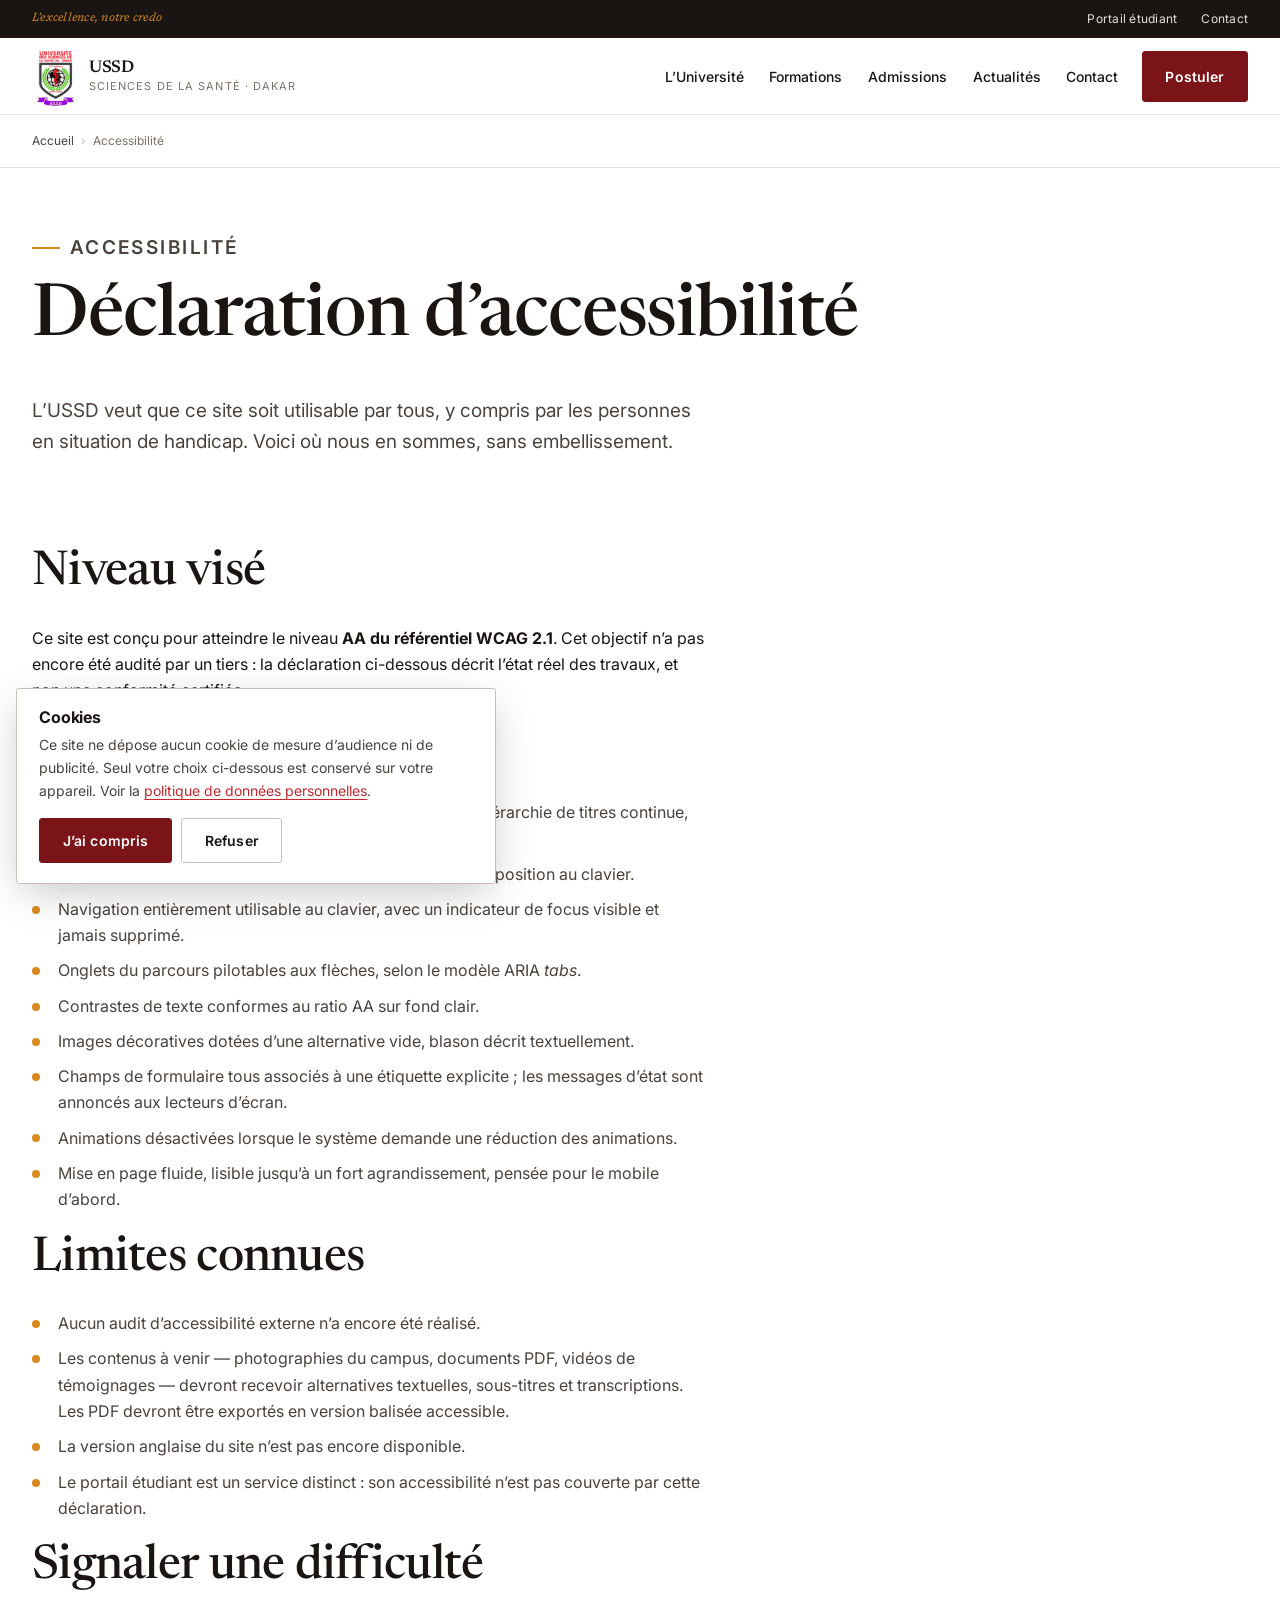
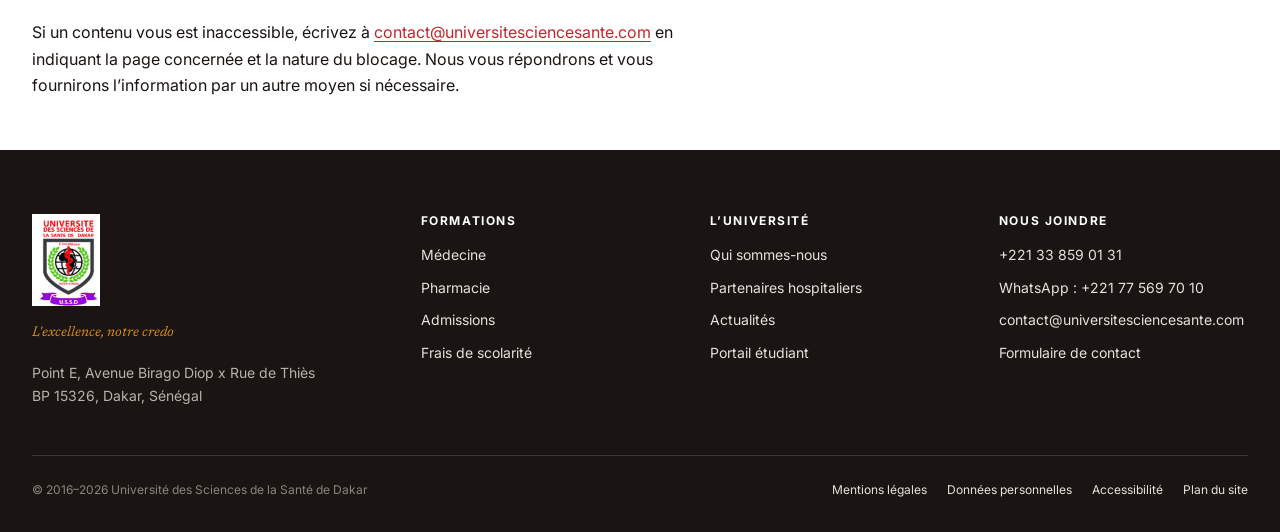
==== commit 680f28f3: "Photo de l'acte 1, « Postuler », parcours vivant, chiffres en compteurs Acte 1 — nouvelle photograph" ====
--- a/accessibilite.html
+++ b/accessibilite.html
@@ -34,7 +34,7 @@
     <li><a href="actualites.html">Actualit&eacute;s</a></li>
     <li><a href="contact.html">Contact</a></li>
   </ul></nav>
-  <a class="btn btn--primary" href="admissions.html#candidater">Candidater</a>
+  <a class="btn btn--primary" href="admissions.html#candidater">Postuler</a>
 </div></header>
 <nav class="crumbs" aria-label="Fil d&rsquo;Ariane"><div class="wrap"><ol>
   <li><a href="index.html">Accueil</a></li><li>Accessibilit&eacute;</li>
--- a/assets/css/ussd.css
+++ b/assets/css/ussd.css
@@ -222,18 +222,11 @@
 .hero {
   position: relative; overflow: hidden;
   border-bottom: 1px solid var(--line);
-  padding-block: clamp(2.5rem, 5vw, 4rem);
-}
-/* Halo tres discret : donne de la profondeur sans image ni aplat. */
-.hero::before {
-  content: ""; position: absolute; inset: 0; z-index: 0; pointer-events: none;
-  background:
-    radial-gradient(58rem 44rem at 78% 28%, rgba(123, 20, 24, .045), transparent 62%),
-    radial-gradient(40rem 32rem at 96% 92%, rgba(217, 138, 31, .06), transparent 60%);
-}
-
+  /* Peu d'air au-dessus : le diaporama doit venir se placer juste sous la
+     barre de navigation. Davantage en dessous, pour le detacher de la suite. */
+  padding-block: clamp(.75rem, 1.4vw, 1.25rem) clamp(2rem, 4vw, 3rem);
+}
 .hero .wrap { position: relative; z-index: 1; }
-.hero h1 { margin-bottom: .5em; }
 .hero__lede {
   font-size: var(--t-lg); color: var(--ink-soft);
   max-width: 28rem; margin-bottom: 0;
@@ -241,96 +234,235 @@
 .hero__actions { display: flex; flex-wrap: wrap; gap: .75rem; margin-top: 2.25rem; }
 
 
-/* --- Le diaporama, toute la largeur, accroche posee dessus --------------
-   Le voile degrade sous le texte est calibre pour tenir un contraste d'au
-   moins 6:1 avec le blanc, quelle que soit la photographie affichee — au-dela
-   du 4,5:1 exige par WCAG AA. Il est dense a gauche et s'efface a droite,
-   la photographie reste donc lisible. */
-.diapo { position: relative; }
-
-.diapo__scene {
-  position: relative; overflow: hidden;
-  aspect-ratio: 16 / 9; min-height: 26rem;
-  border-radius: var(--radius); background: var(--ink);
+/* --- Le hero cinematique, en trois actes --------------------------------
+   Regle absolue : aucune animation ne passe derriere un texte. Seule l'image
+   bouge, et elle bouge SOUS un voile fixe. La zone de texte est donc un aplat
+   stable, dont le contraste a ete mesure acte par acte.
+
+   Acte 1 : travelling avant lent      -> immersion
+   Acte 2 : travelling lateral         -> demonstration
+   Acte 3 : recul de camera, ralenti   -> projection                        */
+
+.cine { position: relative; }
+
+.cine__scene {
+  /* Format cinemascope : -19 % de hauteur par rapport au 16:9, et le cadre
+     large sert le propos. Le recadrage vertical est compense acte par acte
+     par object-position, pour ne couper aucun visage. */
+  position: relative; aspect-ratio: 2.2 / 1; min-height: 20rem;
+  overflow: hidden; border-radius: var(--radius); background: var(--ink);
   box-shadow: 0 1px 2px rgba(26,21,18,.06), 0 24px 54px -28px rgba(26,21,18,.5);
 }
-.diapo__slide {
+
+/* Fondu enchaine long : la sortie d'un acte recouvre l'entree du suivant,
+   les deux cameras continuent de tourner pendant le raccord. */
+.cine__slide {
   position: absolute; inset: 0; margin: 0;
-  opacity: 0; visibility: hidden; transition: opacity 600ms ease;
-}
-.diapo__slide.is-active { opacity: 1; visibility: visible; }
-.diapo__slide img { width: 100%; height: 100%; object-fit: cover; display: block; }
-.diapo__slide.is-active img { animation: derive 4000ms linear forwards; }
-@keyframes derive { from { transform: scale(1); } to { transform: scale(1.035); } }
-
-.diapo__voile {
-  position: absolute; inset: 0; pointer-events: none;
-  /* Opacites determinees par mesure, pas au jugé : la slide du laboratoire est
-     tres claire et tombait a 4,28:1 avec un voile plus leger. Ce profil tient
-     5,06:1 au pire pixel des trois images. */
+  opacity: 0; visibility: hidden;
+  transition: opacity 800ms cubic-bezier(.4, 0, .2, 1), visibility 0s 800ms;
+}
+.cine__slide.is-active { opacity: 1; visibility: visible; transition-delay: 0s, 0s; }
+
+.cine__fond { position: absolute; inset: 0; overflow: hidden; }
+.cine__fond img { width: 100%; height: 100%; object-fit: cover; display: block; will-change: transform; }
+.cine__slide--1 .cine__fond img { object-position: center 50%; }
+.cine__slide--2 .cine__fond img { object-position: center 46%; }
+.cine__slide--3 .cine__fond img { object-position: center 34%; }
+
+/* ---- Les trois cameras -------------------------------------------------- */
+.cine__slide--1.is-active .cine__fond img { animation: cam-avant 5100ms cubic-bezier(.33,0,.25,1) both; }
+.cine__slide--2.is-active .cine__fond img { animation: cam-lateral 5600ms cubic-bezier(.33,0,.25,1) both; }
+.cine__slide--3.is-active .cine__fond img { animation: cam-recul 6100ms cubic-bezier(.25,0,.2,1) both; }
+
+@keyframes cam-avant   { from { transform: scale(1.008) translate3d(0, .5%, 0); }
+                         to   { transform: scale(1.075) translate3d(0, -.8%, 0); } }
+@keyframes cam-lateral { from { transform: scale(1.09) translate3d(2.6%, 0, 0); }
+                         to   { transform: scale(1.13) translate3d(-2.2%, -.6%, 0); } }
+@keyframes cam-recul   { from { transform: scale(1.135) translate3d(-1%, -1%, 0); }
+                         to   { transform: scale(1.015) translate3d(0, 0, 0); } }
+
+/* ---- Les trois voiles ---------------------------------------------------
+   Opacites determinees par mesure sur la zone de texte de chaque acte.     */
+.cine__voile { position: absolute; inset: 0; pointer-events: none; }
+
+/* Acte 1 : le bandeau au nom de l'universite occupe le haut du cadre — on le
+   laisse lumineux et on assombrit le bas, ou vient se poser le texte. */
+.cine__slide--1 .cine__voile {
   background:
-    linear-gradient(96deg, rgba(18,14,11,.95) 0%, rgba(18,14,11,.92) 34%,
-                            rgba(18,14,11,.67) 56%, rgba(18,14,11,.18) 78%, rgba(18,14,11,.10) 100%),
-    linear-gradient(to top, rgba(18,14,11,.55) 0%, rgba(18,14,11,0) 42%);
-}
-
-.diapo__contenu {
+    linear-gradient(to top, rgba(16,12,10,.95) 0%, rgba(16,12,10,.90) 26%,
+                            rgba(16,12,10,.62) 46%, rgba(16,12,10,.24) 66%,
+                            rgba(16,12,10,.10) 84%, rgba(16,12,10,.06) 100%),
+    linear-gradient(100deg, rgba(16,12,10,.50) 0%, rgba(16,12,10,.30) 38%, rgba(16,12,10,0) 62%);
+}
+/* Acte 2 : colonne de faits a gauche — voile plus large, l'image respire a droite */
+.cine__slide--2 .cine__voile {
+  background:
+    linear-gradient(94deg, rgba(16,12,10,.96) 0%, rgba(16,12,10,.94) 42%,
+                           rgba(16,12,10,.70) 62%, rgba(16,12,10,.22) 84%, rgba(16,12,10,.12) 100%),
+    linear-gradient(to top, rgba(16,12,10,.45) 0%, rgba(16,12,10,0) 45%);
+}
+/* Acte 3 : promesse centree — voile plein, plus dense, pour la tenue finale */
+.cine__slide--3 .cine__voile {
+  background:
+    radial-gradient(120% 100% at 50% 55%, rgba(16,12,10,.80) 0%, rgba(16,12,10,.92) 60%, rgba(16,12,10,.96) 100%);
+}
+
+/* ---- Le texte ----------------------------------------------------------
+   Un seul geste, decline : fondu + montee courte + micro-zoom. Jamais de
+   rebond, de rotation, ni d'arrivee rapide. Le decalage vient de --d.      */
+.cine__texte {
   position: absolute; inset: 0; z-index: 1;
   display: flex; flex-direction: column; justify-content: center;
-  padding: clamp(1.75rem, 4vw, 3.5rem);
-  max-width: 44rem;
-}
-.diapo__contenu .eyebrow { color: var(--ochre); margin-bottom: 1rem; }
-.diapo__contenu .eyebrow::before { background: var(--ochre); }
-.diapo__contenu h1 {
-  color: #fff; margin-bottom: 0;
-  font-size: clamp(1.75rem, 2.6vw + .9rem, 3rem);
-  text-shadow: 0 1px 20px rgba(0,0,0,.4);
-  max-width: 22ch;
-}
-.diapo__contenu .hero__actions { display: flex; flex-wrap: wrap; gap: .75rem; margin-top: 2rem; }
-
-/* Commandes dans l'image, en bas a gauche : c'est la zone ou le voile est le
-   plus dense, donc la seule ou des reperes clairs restent lisibles. */
-.diapo__pilote { position: relative; margin-top: 2.25rem; }
-.diapo__jauge { display: flex; gap: .5rem; width: 9rem; }
-.pas:focus-visible { outline-offset: 4px; }
+  padding: clamp(1.75rem, 4vw, 3.75rem);
+  max-width: 46rem;
+}
+/* Acte 1 : le texte monte en haut du cadre, l'appel a l'action se cale en bas.
+   C'est la marge automatique qui cree l'ecart, pas une hauteur fixe. */
+.cine__slide--1 .cine__texte { justify-content: flex-end; }
+.cine__slide--1 .cine__appel { margin-top: .35rem; margin-bottom: 0; justify-content: flex-start; }
+
+.cine__slide--3 .cine__texte {
+  max-width: none; align-items: center; text-align: center;
+  padding-inline: clamp(1.75rem, 8vw, 7rem);
+}
+
+.cine__slide.is-active .cine__texte > *,
+.cine__slide.is-active .cine__faits > li {
+  animation: entree 800ms cubic-bezier(.16, .8, .28, 1) both;
+  animation-delay: var(--d, 0s);
+}
+@keyframes entree {
+  from { opacity: 0; transform: translate3d(0, 16px, 0) scale(.985); }
+  to   { opacity: 1; transform: none; }
+}
+/* Acte 2 : les faits viennent de la gauche — animation directionnelle. */
+.cine__slide--2.is-active .cine__faits > li {
+  animation-name: entree-laterale;
+}
+@keyframes entree-laterale {
+  from { opacity: 0; transform: translate3d(-22px, 0, 0); }
+  to   { opacity: 1; transform: none; }
+}
+
+/* ---- Acte 1 : identite -------------------------------------------------- */
+.cine__nom {
+  color: #fff; margin: 0 0 1.15rem;
+  font-size: clamp(1.7rem, 2.7vw + .85rem, 3.15rem); line-height: 1.12;
+  letter-spacing: -.015em; text-wrap: balance;
+}
+.cine__credo {
+  margin: 0 0 1.4rem; font-family: var(--display); font-style: italic;
+  font-size: clamp(1.125rem, 1vw + .8rem, 1.6rem); color: var(--ochre);
+}
+.cine__pied {
+  margin: 0; font-size: var(--t-sm); letter-spacing: .06em;
+  color: #C7BFB8;
+}
+
+/* ---- Acte 2 : l'offre --------------------------------------------------- */
+.cine__kicker {
+  margin: 0 0 1rem; font-size: var(--t-xs); font-weight: 700;
+  letter-spacing: .2em; text-transform: uppercase; color: var(--ochre);
+}
+.cine__titre {
+  color: #fff; margin: 0 0 1.9rem;
+  font-family: var(--display); font-weight: 500;
+  font-size: clamp(1.4rem, 1.9vw + .8rem, 2.35rem); line-height: 1.16;
+  letter-spacing: -.015em;
+}
+.cine__faits { list-style: none; margin: 0; padding: 0; display: grid; gap: .55rem; }
+.cine__faits li {
+  display: grid; grid-template-columns: 5.5rem 1fr; align-items: baseline; gap: 1rem;
+  padding-left: .9rem; border-left: 2px solid rgba(217,138,31,.55);
+}
+.cine__faits b {
+  font-family: var(--display); font-size: clamp(1.05rem, .7vw + .85rem, 1.4rem);
+  font-weight: 600; color: var(--ochre); font-variant-numeric: tabular-nums;
+}
+.cine__faits span { font-size: var(--t-base); color: #DED7D0; }
+
+/* ---- Acte 3 : la promesse ---------------------------------------------- */
+.cine__promesse {
+  color: #fff; margin: 0 0 1.5rem;
+  font-family: var(--display); font-weight: 500;
+  font-size: clamp(1.5rem, 2.6vw + .8rem, 3rem); line-height: 1.15;
+  letter-spacing: -.02em; max-width: 20ch; text-wrap: balance;
+}
+.cine__signature {
+  margin: 0 0 2.25rem; font-family: var(--display); font-style: italic;
+  font-size: clamp(1.05rem, .9vw + .8rem, 1.45rem); color: var(--ochre);
+}
+.cine__appel { display: flex; flex-wrap: wrap; gap: .75rem; justify-content: center; margin-bottom: 1.5rem; }
+/* Boutons de la scene : un cran plus larges que ceux du corps de page, et le
+   contour passe en verre depoli pour tenir sur la photographie. */
+.cine__appel .btn {
+  padding: .95rem 1.8rem; font-size: var(--t-base); letter-spacing: .015em;
+  border-radius: var(--radius);
+}
+.cine__appel .btn--light {
+  box-shadow: 0 2px 4px rgba(0,0,0,.18), 0 14px 32px -14px rgba(0,0,0,.55);
+}
+.cine__appel .btn--light:hover { box-shadow: 0 4px 8px rgba(0,0,0,.22), 0 18px 38px -14px rgba(0,0,0,.6); }
+.cine__appel .btn--contour {
+  backdrop-filter: blur(7px) saturate(1.2);
+  background: rgba(255,255,255,.14); border-color: rgba(255,255,255,.72);
+}
+.cine__appel .btn--contour:hover { background: rgba(255,255,255,.26); border-color: #fff; }
+
+/* ---- Pilotage ----------------------------------------------------------- */
+.cine__pilote { position: relative; margin-top: 1.1rem; }
+.cine__jauge { display: flex; gap: .5rem; width: 11rem; }
 .pas { flex: 1; background: none; border: 0; padding: .45rem 0; cursor: pointer; }
-.pas i { display: block; height: 2px; background: rgba(255,255,255,.38); position: relative; overflow: hidden; }
+.pas i { display: block; height: 2px; background: var(--line-strong); position: relative; overflow: hidden; }
 .pas i::after {
   content: ""; position: absolute; inset: 0;
   background: var(--ochre); transform: scaleX(0); transform-origin: left;
 }
-.pas:hover i { background: rgba(255,255,255,.65); }
-.pas.is-active i { background: rgba(255,255,255,.55); }
-.pas.is-active i::after { animation: remplir 4000ms linear forwards; }
+.pas:hover i { background: var(--ink-faint); }
+.pas.is-active i::after { animation: remplir var(--duree, 7000ms) linear both; }
 @keyframes remplir { from { transform: scaleX(0); } to { transform: scaleX(1); } }
 .pas.is-vu i::after { transform: scaleX(1); }
-
-/* Commande d'arret : hors ecran, ramenee des qu'elle recoit le focus clavier.
-   Meme principe que .skip-link — l'affordance existe pour qui en a besoin,
-   sans encombrer la composition. */
+.pas:focus-visible { outline-offset: 4px; }
+
+/* Commande d'arret : hors ecran, ramenee au focus clavier. */
 .diapo__arret {
-  position: absolute; left: -9999px; top: .75rem;
+  position: absolute; left: -9999px; bottom: 100%;
   background: var(--ink); color: #fff; border: 1px solid rgba(255,255,255,.5);
-  border-radius: var(--radius); padding: .55rem 1rem;
+  border-radius: var(--radius); padding: .55rem 1rem; margin-bottom: .5rem;
   font: inherit; font-size: var(--t-sm); font-weight: 600; cursor: pointer;
 }
-.diapo__arret:focus { left: .75rem; z-index: 3; }
-
-.hero[data-pause="true"] .diapo__slide.is-active img,
+.diapo__arret:focus { left: 0; z-index: 3; }
+
+/* A l'arret, tout se fige : cameras, entrees de texte, jauge. */
+.hero[data-pause="true"] .cine__slide.is-active .cine__fond img,
+.hero[data-pause="true"] .cine__slide.is-active .cine__texte > *,
+.hero[data-pause="true"] .cine__slide.is-active .cine__faits > li,
 .hero[data-pause="true"] .pas.is-active i::after { animation-play-state: paused; }
 
 @media (max-width: 62rem) {
-  /* En etroit, le voile devient vertical : le texte occupe toute la largeur
-     et doit rester lisible sur la totalite de la photographie. */
-  .diapo__scene { aspect-ratio: 4 / 5; min-height: 0; }
-  .diapo__voile {
-    background: linear-gradient(to bottom, rgba(18,14,11,.55) 0%, rgba(18,14,11,.80) 45%, rgba(18,14,11,.94) 100%);
+  .cine__scene { aspect-ratio: 4 / 5; min-height: 0; }
+  .cine__texte { max-width: none; justify-content: flex-end; }
+  /* En etroit le voile est dense en bas : l'acte 1 y redescend son texte,
+     sinon l'accroche se retrouverait sur la partie claire du degrade. */
+  .cine__slide--1 .cine__texte { justify-content: flex-end; }
+  .cine__slide--1 .cine__appel { margin-top: 1.5rem; }
+  .cine__slide--1 .cine__voile, .cine__slide--2 .cine__voile {
+    background: linear-gradient(to bottom, rgba(16,12,10,.55) 0%, rgba(16,12,10,.84) 42%, rgba(16,12,10,.96) 100%);
   }
-  .diapo__contenu { max-width: none; justify-content: flex-end; }
-  .diapo__pilote { margin-top: 1.75rem; }
-  .diapo__jauge { flex: 1; width: auto; max-width: 12rem; }
+  .cine__faits li { grid-template-columns: 4.5rem 1fr; gap: .75rem; }
+  .cine__appel { justify-content: flex-start; }
+  .cine__slide--3 .cine__texte { text-align: left; align-items: flex-start; }
+  .cine__jauge { width: 100%; }
+}
+
+/* Mouvement reduit : plus de camera, plus de cascade, plus de defilement.
+   Le premier acte s'affiche, entier et immobile. */
+@media (prefers-reduced-motion: reduce) {
+  .cine__slide { transition: none; }
+  .cine__slide.is-active .cine__fond img,
+  .cine__slide.is-active .cine__texte > *,
+  .cine__slide.is-active .cine__faits > li { animation: none; opacity: 1; transform: none; }
+  .pas.is-active i::after { animation: none; transform: scaleX(1); }
 }
 
 /* --- L'objet : les deux cursus en arcs --------------------------------- */
@@ -364,11 +496,19 @@
 /* Chaque annee se pose l'une apres l'autre : le parcours se construit. */
 .arc, .cursus .cadre, .cursus .origine, .cursus .origine-txt {
   transform-box: view-box; transform-origin: 200px 200px;
+  opacity: 0;
+}
+/* Le cadran ne se construit qu'une fois la section a l'ecran : sinon
+   l'animation se joue dans le vide, bien avant que le visiteur n'arrive. */
+.cursus.is-in .arc,
+.cursus.is-in .cadre,
+.cursus.is-in .origine,
+.cursus.is-in .origine-txt {
   animation: poser 700ms cubic-bezier(.22, .78, .3, 1) both;
 }
-.cursus .cadre { animation-delay: 60ms; }
-.cursus .origine, .cursus .origine-txt { animation-delay: 140ms; }
-.arc { animation-delay: calc(var(--i) * 78ms + 200ms); }
+.cursus.is-in .cadre { animation-delay: 60ms; }
+.cursus.is-in .origine, .cursus.is-in .origine-txt { animation-delay: 140ms; }
+.cursus.is-in .arc { animation-delay: calc(var(--i) * 78ms + 200ms); }
 
 @keyframes poser {
   from { opacity: 0; transform: rotate(-9deg) scale(.965); }
@@ -396,6 +536,8 @@
 /* Mouvement reduit : l'objet est affiche d'emblee, sans mise en place. */
 @media (prefers-reduced-motion: reduce) {
   .arc, .cursus .cadre, .cursus .origine, .cursus .origine-txt { animation: none; opacity: 1; transform: none; }
+  .ladder .year::before { transform: scaleX(1); }
+  .ladder .year > * { opacity: 1; transform: none; }
   .diapo__slide { transition: none; }
   .diapo__slide.is-active img { animation: none; transform: none; }
   .pas.is-active i::after { animation: none; transform: scaleX(1); }
@@ -459,16 +601,47 @@
 /* --- 8. Chiffres clés --------------------------------------------------- */
 .stats { display: grid; gap: 1px; background: var(--line); border: 1px solid var(--line);
   grid-template-columns: repeat(auto-fit, minmax(11rem, 1fr)); }
-.stat { background: var(--paper); padding: 1.5rem 1.25rem; }
+.stat {
+  position: relative; background: var(--paper); padding: 1.9rem 1.25rem 1.6rem;
+  transition: background-color .3s ease;
+}
+/* Filet ocre qui se remplit au rythme du compteur : le chiffre ne se contente
+   pas de defiler, on voit sa progression. */
+.stat::before {
+  content: ""; position: absolute; inset: 0 0 auto 0; height: 2px;
+  background: var(--ochre); transform: scaleX(0); transform-origin: left;
+}
+.stats.is-in .stat::before {
+  animation: jauge-stat 1400ms cubic-bezier(.16, .85, .3, 1) both;
+  animation-delay: calc(var(--i, 0) * 120ms);
+}
+@keyframes jauge-stat { to { transform: scaleX(1); } }
+
 .stat__value {
-  font-family: var(--display); font-size: clamp(2rem, 3.2vw, 2.75rem); font-weight: 600;
+  font-family: var(--display); font-size: clamp(2.25rem, 3.6vw, 3.25rem); font-weight: 600;
   color: var(--oxblood); line-height: 1; font-variant-numeric: tabular-nums;
-  display: block; margin-bottom: .4rem;
-}
-.stat__label { font-size: var(--t-sm); color: var(--ink-soft); line-height: 1.4; }
+  display: flex; align-items: baseline; gap: .06em; margin-bottom: .5rem;
+  letter-spacing: -.02em;
+}
+/* Largeur reservee : le chiffre ne doit pas faire sauter la mise en page
+   pendant qu'il defile. */
+.stat__num { display: inline-block; min-width: 1.2ch; }
+.stat__plus { font-style: normal; color: var(--ochre); font-size: .62em; line-height: 1; }
+.stats.is-in .stat__plus {
+  animation: plus-apparait 500ms ease both;
+  animation-delay: calc(var(--i, 0) * 120ms + 1200ms);
+}
+@keyframes plus-apparait { from { opacity: 0; transform: translateY(.15em); } to { opacity: 1; transform: none; } }
+
+.stat__label { font-size: var(--t-sm); color: var(--ink-soft); line-height: 1.4; display: block; }
+
+@media (hover: hover) {
+  .stat:hover { background: var(--ochre-lt); }
+}
 .band--ink .stat { background: transparent; }
 .band--ink .stats { background: rgba(255,255,255,.14); border-color: rgba(255,255,255,.18); }
 .band--ink .stat__value { color: var(--ochre); }
+.band--ink .stat__plus { color: #fff; }
 .band--ink .stat__label { color: #C9C2BB; }
 
 /* --- 9. Signature : « Le parcours » ------------------------------------- */
@@ -494,12 +667,49 @@
   grid-template-columns: repeat(var(--years, 8), minmax(0, 1fr)); }
 .year {
   position: relative; background: var(--mist);
-  border-top: 3px solid var(--line-strong);
   padding: 1rem .75rem 1.25rem; min-height: 12.5rem;
-}
-.year[data-cycle="1"] { border-top-color: var(--laurel); }
-.year[data-cycle="2"] { border-top-color: var(--oxblood); }
-.year[data-cycle="3"] { border-top-color: var(--ochre); }
+  transition: background-color .3s ease, transform .35s cubic-bezier(.22,.8,.28,1),
+              box-shadow .35s ease, opacity .3s ease;
+}
+/* Le filet de cycle devient un rail qui se trace : c'est lui qui porte
+   l'animation de construction du parcours. */
+.year::before {
+  content: ""; position: absolute; inset: 0 0 auto 0; height: 3px;
+  background: var(--cycle, var(--line-strong));
+  transform: scaleX(0); transform-origin: left;
+}
+.year[data-cycle="1"] { --cycle: var(--laurel); }
+.year[data-cycle="2"] { --cycle: var(--oxblood); }
+.year[data-cycle="3"] { --cycle: var(--ochre); }
+
+/* --- Construction du parcours a l'entree dans l'ecran ------------------- */
+.ladder.is-in .year::before {
+  animation: rail 620ms cubic-bezier(.22, .8, .28, 1) both;
+  animation-delay: calc(var(--i, 0) * 85ms);
+}
+@keyframes rail { to { transform: scaleX(1); } }
+
+.ladder.is-in .year > * {
+  animation: annee 620ms cubic-bezier(.16, .8, .28, 1) both;
+  animation-delay: calc(var(--i, 0) * 85ms + 130ms);
+}
+@keyframes annee {
+  from { opacity: 0; transform: translate3d(0, 12px, 0); }
+  to   { opacity: 1; transform: none; }
+}
+
+/* --- Mise au point : l'annee survolee ressort, les autres s'effacent ---- */
+@media (hover: hover) {
+  .ladder:hover .year { opacity: .45; }
+  .ladder .year:hover {
+    opacity: 1; background: var(--paper); transform: translateY(-6px);
+    box-shadow: 0 2px 4px rgba(26,21,18,.06), 0 20px 40px -22px rgba(26,21,18,.5);
+    z-index: 1;
+  }
+  .ladder .year:hover .year__n { color: var(--cycle); }
+  .ladder .year:hover .year__flag { background: var(--ochre); color: #fff; border-color: var(--ochre); }
+}
+.year__n, .year__flag { transition: color .25s ease, background-color .25s ease, border-color .25s ease; }
 .year__n {
   font-family: var(--display); font-size: 1.5rem; font-weight: 600; color: var(--ink);
   font-variant-numeric: tabular-nums; line-height: 1; display: block;
@@ -520,10 +730,11 @@
 
 @media (max-width: 60rem) {
   .ladder { grid-template-columns: 1fr; gap: 1px; }
-  .year { min-height: 0; border-top: 0; border-left: 3px solid var(--line-strong); padding: .9rem 1rem; }
-  .year[data-cycle="1"] { border-left-color: var(--laurel); }
-  .year[data-cycle="2"] { border-left-color: var(--oxblood); }
-  .year[data-cycle="3"] { border-left-color: var(--ochre); }
+  .year { min-height: 0; padding: .9rem 1rem .9rem 1.15rem; }
+  .year::before { inset: 0 auto 0 0; width: 3px; height: auto;
+                  transform: scaleY(0); transform-origin: top; }
+  @keyframes rail { to { transform: scaleY(1); } }
+  .ladder .year:hover { transform: translateX(4px); }
   .year__n { display: flex; align-items: baseline; gap: .5rem; font-size: 1.125rem; }
   .year__n small { margin-top: 0; }
   .year__title { margin-top: .35rem; }
@@ -823,6 +1034,8 @@
     transition-duration: .01ms !important; scroll-behavior: auto !important;
   }
   .reveal { opacity: 1; transform: none; }
+  .stat::before { transform: scaleX(1); }
+  .stat__plus { opacity: 1; }
   .btn:hover, .card:hover { transform: none; }
 }
 
